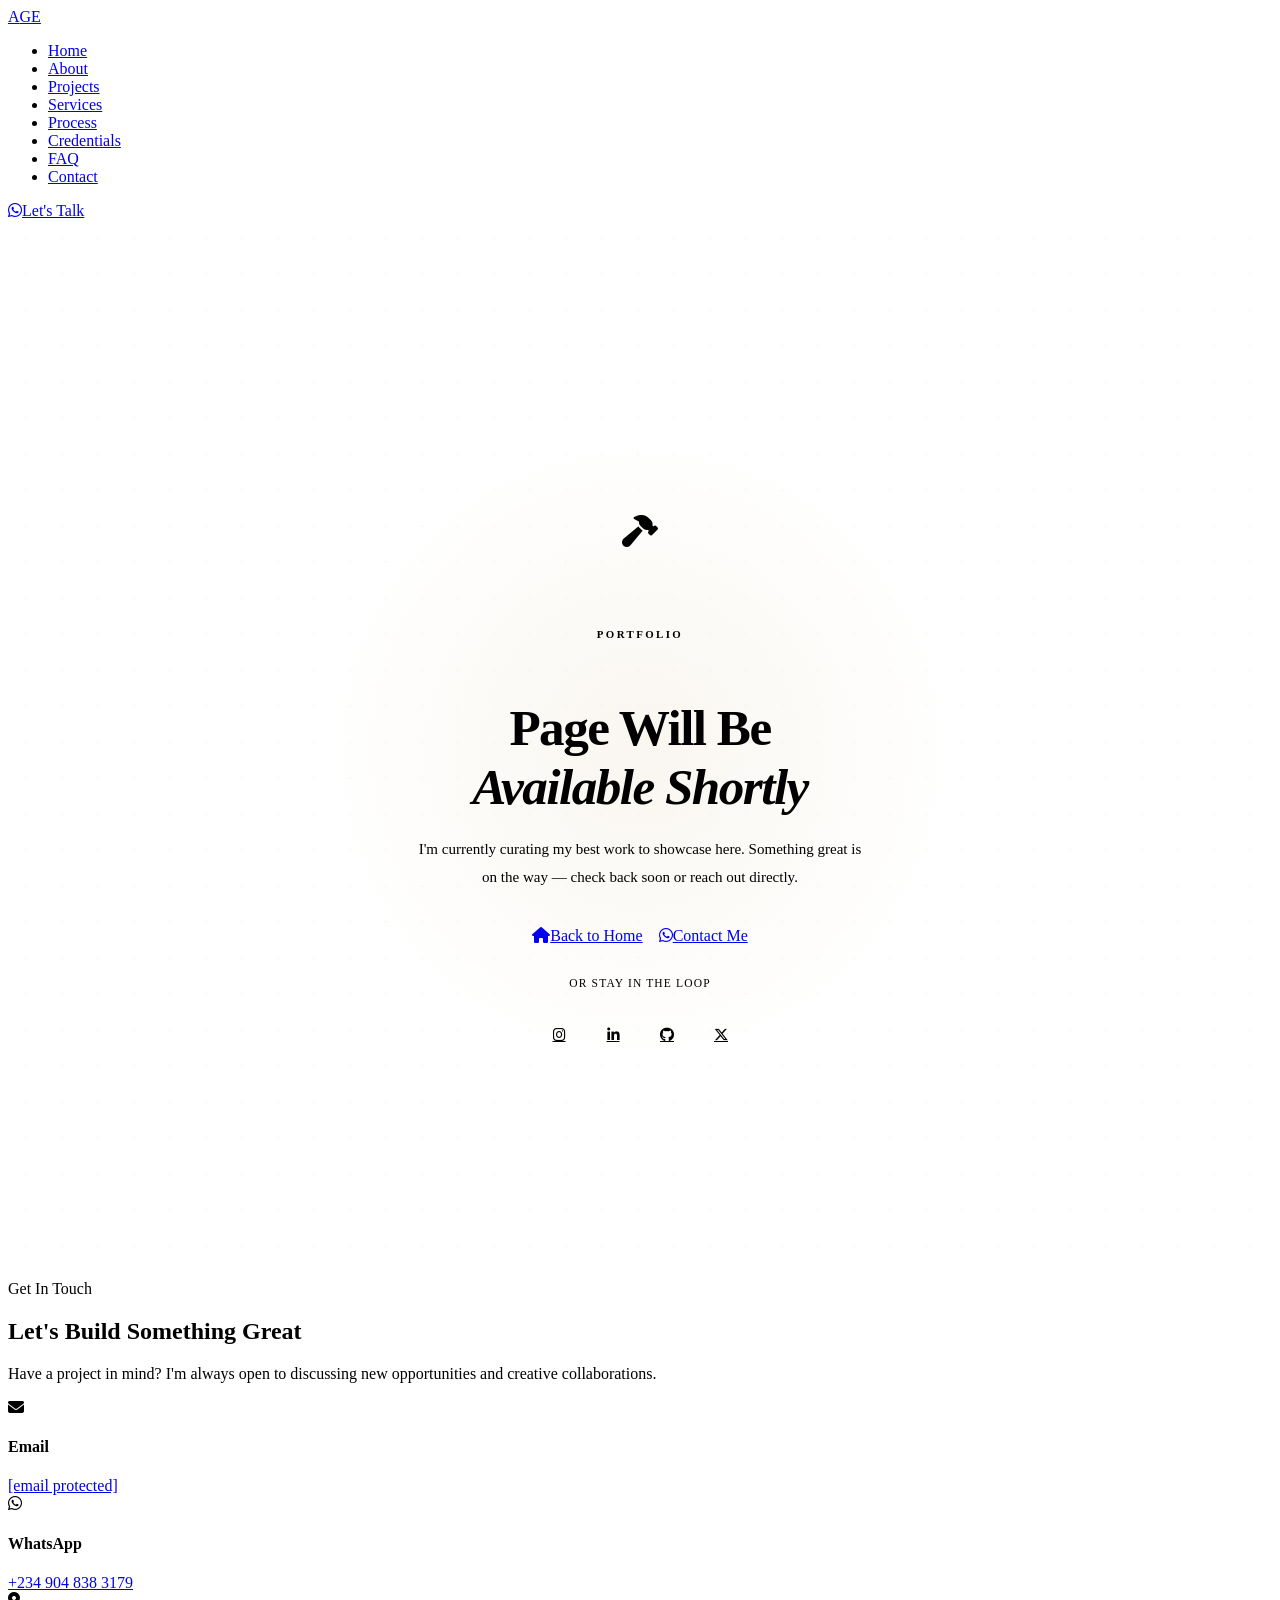
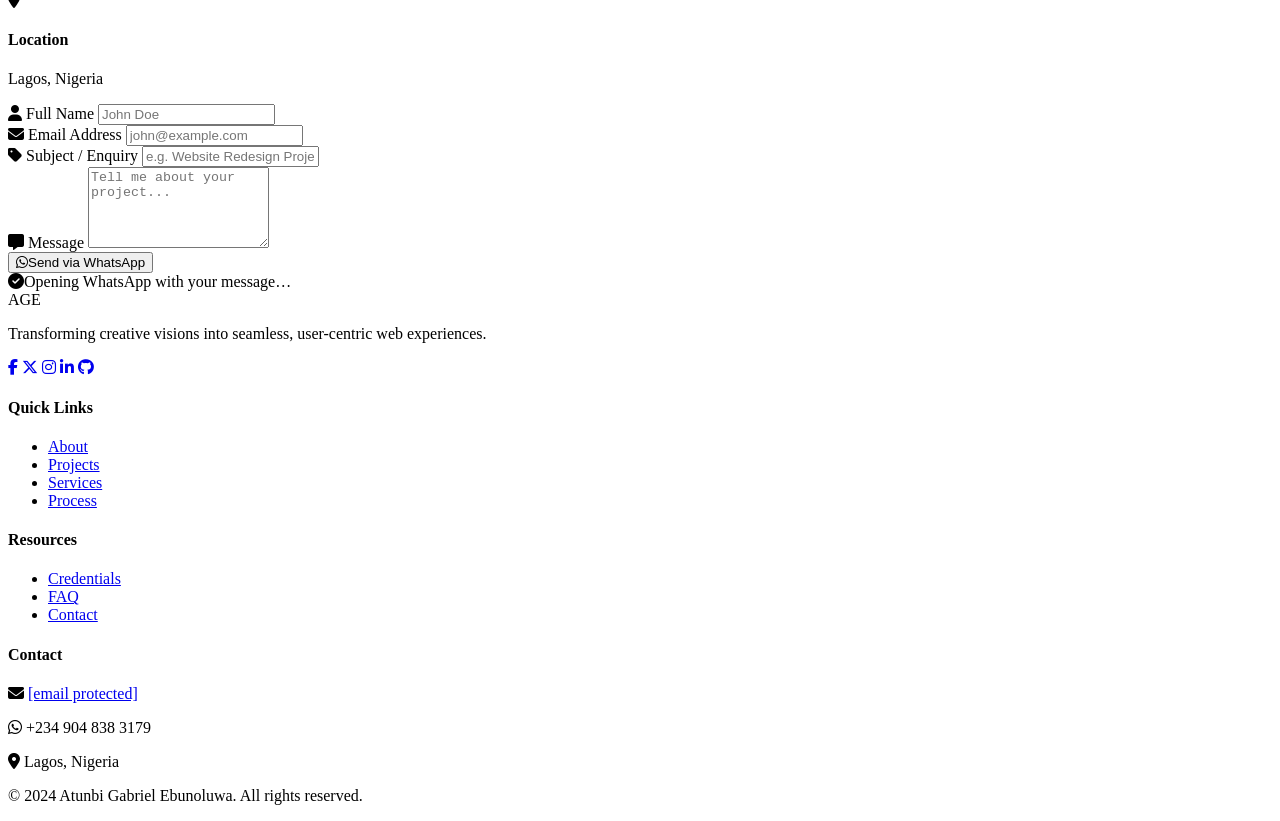
==== projects.html @ 73af049e "Add files via upload" ====
<!DOCTYPE html>
<html lang="en">
<head>
  <meta charset="UTF-8" />
  <meta name="viewport" content="width=device-width, initial-scale=1.0" />
  <title>Projects — Atunbi Gabriel Ebunoluwa</title>
  <link rel="preconnect" href="https://fonts.googleapis.com">
  <link rel="preconnect" href="https://fonts.gstatic.com" crossorigin>
  <link href="https://fonts.googleapis.com/css2?family=Poppins:ital,wght@0,300;0,400;0,500;0,600;0,700;0,800;1,600&display=swap" rel="stylesheet">
  <link rel="stylesheet" href="https://cdnjs.cloudflare.com/ajax/libs/font-awesome/6.5.1/css/all.min.css" />
  <link rel="stylesheet" href="css/style.css" />
  <style>
    .coming-soon-section {
      min-height: 100vh;
      display: flex;
      align-items: center;
      justify-content: center;
      padding: 6rem 1.5rem 4rem;
      position: relative;
      overflow: hidden;
      background: var(--bg);
    }
    .cs-glow {
      position: absolute;
      width: 700px; height: 700px;
      background: radial-gradient(circle, rgba(200,169,110,0.1) 0%, transparent 65%);
      top: 50%; left: 50%;
      transform: translate(-50%, -50%);
      pointer-events: none;
      animation: glow-pulse 5s ease-in-out infinite;
    }
    @keyframes glow-pulse {
      0%,100% { opacity: 0.6; transform: translate(-50%,-50%) scale(1); }
      50%      { opacity: 1;   transform: translate(-50%,-50%) scale(1.12); }
    }
    .coming-soon-section::before {
      content: '';
      position: absolute;
      inset: 0;
      background-image: radial-gradient(rgba(200,169,110,0.07) 1px, transparent 1px);
      background-size: 36px 36px;
      pointer-events: none;
    }
    .coming-soon-inner {
      position: relative;
      z-index: 1;
      width: 100%;
      max-width: 620px;
      text-align: center;
    }
    .cs-icon-ring {
      position: relative;
      width: 110px; height: 110px;
      margin: 0 auto 2.2rem;
    }
    .cs-icon-wrap {
      position: absolute;
      inset: 0;
      display: grid;
      place-items: center;
      background: var(--gold-dim);
      border: 1px solid var(--gold-border);
      border-radius: 50%;
      font-size: 2rem;
      color: var(--gold);
      z-index: 2;
      animation: icon-bob 3s ease-in-out infinite;
    }
    @keyframes icon-bob {
      0%,100% { transform: translateY(0) rotate(0deg); }
      25%      { transform: translateY(-6px) rotate(-4deg); }
      75%      { transform: translateY(-3px) rotate(4deg); }
    }
    .cs-ring {
      position: absolute;
      border-radius: 50%;
      border: 1px solid var(--gold-border);
      animation: ring-expand 3s ease-out infinite;
      opacity: 0;
    }
    .cs-ring-1 { inset: -14px; animation-delay: 0s; }
    .cs-ring-2 { inset: -28px; animation-delay: 0.7s; }
    @keyframes ring-expand {
      0%   { opacity: 0.5; transform: scale(0.9); }
      100% { opacity: 0;   transform: scale(1.1); }
    }
    .cs-label {
      display: inline-flex;
      align-items: center;
      gap: 0.65rem;
      font-size: 0.68rem;
      font-weight: 700;
      letter-spacing: 0.22em;
      text-transform: uppercase;
      color: var(--gold);
      margin-bottom: 1rem;
    }
    .cs-label::before,
    .cs-label::after { content: ''; display: block; width: 22px; height: 1px; background: var(--gold); }
    .cs-title {
      font-size: clamp(2rem, 5.5vw, 3.2rem);
      font-weight: 800;
      line-height: 1.15;
      letter-spacing: -0.03em;
      margin-bottom: 1.2rem;
    }
    .cs-title span { color: var(--gold); font-style: italic; font-weight: 700; }
    .cs-text {
      font-size: 0.94rem;
      color: var(--text-muted);
      line-height: 1.85;
      max-width: 460px;
      margin: 0 auto 2.2rem;
    }
    .cs-actions { display: flex; gap: 1rem; justify-content: center; flex-wrap: wrap; margin-bottom: 2rem; }
    .cs-divider { display: flex; align-items: center; gap: 1rem; margin-bottom: 1.6rem; }
    .cs-divider::before,
    .cs-divider::after { content: ''; flex: 1; height: 1px; background: rgba(255,255,255,0.07); }
    .cs-divider span { font-size: 0.72rem; font-weight: 500; letter-spacing: 0.1em; color: var(--text-muted); text-transform: uppercase; white-space: nowrap; }
    .cs-socials { display: flex; gap: 0.75rem; justify-content: center; }
    .cs-socials a {
      width: 40px; height: 40px;
      display: grid; place-items: center;
      border: 1px solid rgba(255,255,255,0.08);
      border-radius: 10px;
      color: var(--text-muted);
      font-size: 0.9rem;
      transition: border-color 0.28s, color 0.28s, background 0.28s, transform 0.28s;
    }
    .cs-socials a:hover { border-color: var(--gold); color: var(--gold); background: var(--gold-dim); transform: translateY(-3px); }
    @media (max-width: 480px) { .cs-actions { flex-direction: column; align-items: center; } }
  </style>
</head>
<body>

  <!-- NAV -->
  <nav class="navbar" id="navbar">
    <div class="nav-container">
      <a href="index.html" class="logo"><span class="logo-initial">A</span><span class="logo-text">GE</span></a>
      <div class="hamburger" id="hamburger"><span></span><span></span><span></span></div>
      <ul class="nav-menu" id="navMenu">
        <li><a href="index.html">Home</a></li>
        <li><a href="about.html">About</a></li>
        <li><a href="projects.html" class="active">Projects</a></li>
        <li><a href="services.html">Services</a></li>
        <li><a href="process.html">Process</a></li>
        <li><a href="cv.html">Credentials</a></li>
        <li><a href="faq.html">FAQ</a></li>
        <li><a href="#contact">Contact</a></li>
      </ul>
      <a href="http://wa.me/2349048383179" class="nav-cta"><i class="fa-brands fa-whatsapp"></i><span>Let's Talk</span></a>
    </div>
  </nav>

  <!-- PAGE HEADER -->
  <section class="page-header" style="display:none;">
    <div class="container">
      <div class="header-content">
        <span class="page-label">Portfolio</span>
        <h1 class="page-title">My <span>Projects</span></h1>
        <p class="page-subtitle">Showcasing creativity, precision, and innovation</p>
      </div>
    </div>
  </section>

  <!-- COMING SOON -->
  <section class="coming-soon-section">
    <div class="cs-glow"></div>
    <div class="coming-soon-inner">
      <div class="cs-icon-ring">
        <div class="cs-icon-wrap">
          <i class="fa-solid fa-hammer"></i>
        </div>
        <div class="cs-ring cs-ring-1"></div>
        <div class="cs-ring cs-ring-2"></div>
      </div>
      <span class="cs-label">Portfolio</span>
      <h1 class="cs-title">Page Will Be<br><span>Available Shortly</span></h1>
      <p class="cs-text">I'm currently curating my best work to showcase here. Something great is on the way — check back soon or reach out directly.</p>
      <div class="cs-actions">
        <a href="index.html" class="btn btn-primary"><i class="fa-solid fa-house"></i><span>Back to Home</span></a>
        <a href="#contact" class="btn btn-outline"><i class="fa-brands fa-whatsapp"></i><span>Contact Me</span></a>
      </div>
      <div class="cs-divider"><span>or stay in the loop</span></div>
      <div class="cs-socials">
        <a href="#" aria-label="Instagram"><i class="fa-brands fa-instagram"></i></a>
        <a href="#" aria-label="LinkedIn"><i class="fa-brands fa-linkedin-in"></i></a>
        <a href="#" aria-label="GitHub"><i class="fa-brands fa-github"></i></a>
        <a href="#" aria-label="Twitter/X"><i class="fa-brands fa-x-twitter"></i></a>
      </div>
    </div>
  </section>

  <!-- PROJECTS GRID -->
  <section class="projects-section" style="display:none;">
    <div class="container">
      <div class="projects-grid">

        <!-- ══ PROJECT 1 ══════════════════════════════════════
             Insert your image inside .project-image:
             <img src="images/ecommerce.jpg" alt="E-Commerce Platform">
        ═══════════════════════════════════════════════════════ -->
        <div class="project-card fade-up">
          <div class="project-image">
            <!-- YOUR IMAGE FOR PROJECT 1 GOES HERE -->
          </div>
          <div class="project-overlay">
            <div class="project-tags">
              <span>E-Commerce</span>
              <span>Full-Stack</span>
            </div>
          </div>
          <div class="project-content">
            <h3>E-Commerce Platform</h3>
            <p>A comprehensive online shopping platform featuring product catalogs, shopping cart functionality, secure payment integration, and order tracking. Built with responsive design for seamless shopping on any device.</p>
            <div class="project-tech">
              <span><i class="fa-brands fa-html5"></i> HTML5</span>
              <span><i class="fa-brands fa-css3-alt"></i> CSS3</span>
              <span><i class="fa-brands fa-js"></i> JavaScript</span>
              <span><i class="fa-brands fa-python"></i> Python</span>
            </div>
            <div class="project-links">
              <a href="#" class="project-link"><i class="fa-solid fa-arrow-up-right-from-square"></i> View Live</a>
              <a href="#" class="project-link"><i class="fa-brands fa-github"></i> Source Code</a>
            </div>
          </div>
        </div>

        <!-- ══ PROJECT 2 ══════════════════════════════════════ -->
        <div class="project-card fade-up">
          <div class="project-image">
            <!-- YOUR IMAGE FOR PROJECT 2 GOES HERE -->
          </div>
          <div class="project-overlay">
            <div class="project-tags">
              <span>Corporate</span>
              <span>CMS</span>
            </div>
          </div>
          <div class="project-content">
            <h3>Corporate Website</h3>
            <p>Modern business website with content management system, dynamic blog section, team profiles, and service showcases. Optimized for SEO and featuring smooth animations that enhance user engagement.</p>
            <div class="project-tech">
              <span><i class="fa-brands fa-html5"></i> HTML5</span>
              <span><i class="fa-brands fa-sass"></i> Sass</span>
              <span><i class="fa-brands fa-js"></i> JavaScript</span>
              <span><i class="fa-solid fa-database"></i> SQLite</span>
            </div>
            <div class="project-links">
              <a href="#" class="project-link"><i class="fa-solid fa-arrow-up-right-from-square"></i> View Live</a>
              <a href="#" class="project-link"><i class="fa-brands fa-github"></i> Source Code</a>
            </div>
          </div>
        </div>

        <!-- ══ PROJECT 3 ══════════════════════════════════════ -->
        <div class="project-card fade-up">
          <div class="project-image">
            <!-- YOUR IMAGE FOR PROJECT 3 GOES HERE -->
          </div>
          <div class="project-overlay">
            <div class="project-tags">
              <span>Dashboard</span>
              <span>Analytics</span>
            </div>
          </div>
          <div class="project-content">
            <h3>Portfolio Dashboard</h3>
            <p>Interactive data visualization dashboard for tracking portfolio performance, featuring real-time charts, customizable widgets, and detailed analytics. Clean interface with intuitive navigation.</p>
            <div class="project-tech">
              <span><i class="fa-brands fa-html5"></i> HTML5</span>
              <span><i class="fa-brands fa-css3-alt"></i> CSS3</span>
              <span><i class="fa-brands fa-js"></i> JavaScript</span>
              <span><i class="fa-solid fa-chart-bar"></i> Chart.js</span>
            </div>
            <div class="project-links">
              <a href="#" class="project-link"><i class="fa-solid fa-arrow-up-right-from-square"></i> View Live</a>
              <a href="#" class="project-link"><i class="fa-brands fa-github"></i> Source Code</a>
            </div>
          </div>
        </div>

        <!-- ══ PROJECT 4 ══════════════════════════════════════ -->
        <div class="project-card fade-up">
          <div class="project-image">
            <!-- YOUR IMAGE FOR PROJECT 4 GOES HERE -->
          </div>
          <div class="project-overlay">
            <div class="project-tags">
              <span>Social</span>
              <span>Real-time</span>
            </div>
          </div>
          <div class="project-content">
            <h3>Social Media App</h3>
            <p>Dynamic social networking platform with user profiles, post creation, real-time notifications, and interactive features. Implements secure authentication and data privacy measures for user protection.</p>
            <div class="project-tech">
              <span><i class="fa-brands fa-html5"></i> HTML5</span>
              <span><i class="fa-brands fa-css3-alt"></i> CSS3</span>
              <span><i class="fa-brands fa-js"></i> JavaScript</span>
              <span><i class="fa-brands fa-python"></i> Flask</span>
            </div>
            <div class="project-links">
              <a href="#" class="project-link"><i class="fa-solid fa-arrow-up-right-from-square"></i> View Live</a>
              <a href="#" class="project-link"><i class="fa-brands fa-github"></i> Source Code</a>
            </div>
          </div>
        </div>

        <!-- ══ PROJECT 5 ══════════════════════════════════════ -->
        <div class="project-card fade-up">
          <div class="project-image">
            <!-- YOUR IMAGE FOR PROJECT 5 GOES HERE -->
          </div>
          <div class="project-overlay">
            <div class="project-tags">
              <span>Restaurant</span>
              <span>Booking</span>
            </div>
          </div>
          <div class="project-content">
            <h3>Restaurant Website</h3>
            <p>Elegant restaurant website featuring online menu, table reservation system, photo gallery, and customer reviews. Mobile-optimized with location maps and contact integration for easy customer access.</p>
            <div class="project-tech">
              <span><i class="fa-brands fa-html5"></i> HTML5</span>
              <span><i class="fa-brands fa-css3-alt"></i> CSS3</span>
              <span><i class="fa-brands fa-js"></i> JavaScript</span>
              <span><i class="fa-solid fa-map-location-dot"></i> Maps API</span>
            </div>
            <div class="project-links">
              <a href="#" class="project-link"><i class="fa-solid fa-arrow-up-right-from-square"></i> View Live</a>
              <a href="#" class="project-link"><i class="fa-brands fa-github"></i> Source Code</a>
            </div>
          </div>
        </div>

        <!-- ══ PROJECT 6 ══════════════════════════════════════ -->
        <div class="project-card fade-up">
          <div class="project-image">
            <!-- YOUR IMAGE FOR PROJECT 6 GOES HERE -->
          </div>
          <div class="project-overlay">
            <div class="project-tags">
              <span>Portfolio</span>
              <span>Creative</span>
            </div>
          </div>
          <div class="project-content">
            <h3>Creative Portfolio</h3>
            <p>Stunning portfolio website for creative professionals with grid-based project showcase, filterable categories, lightbox galleries, and smooth page transitions. Designed to highlight creative work beautifully.</p>
            <div class="project-tech">
              <span><i class="fa-brands fa-html5"></i> HTML5</span>
              <span><i class="fa-brands fa-sass"></i> Sass</span>
              <span><i class="fa-brands fa-js"></i> JavaScript</span>
              <span><i class="fa-solid fa-image"></i> Lightbox</span>
            </div>
            <div class="project-links">
              <a href="#" class="project-link"><i class="fa-solid fa-arrow-up-right-from-square"></i> View Live</a>
              <a href="#" class="project-link"><i class="fa-brands fa-github"></i> Source Code</a>
            </div>
          </div>
        </div>

      </div>
    </div>
  </section>

  <!-- CTA -->
  <section class="cta-section" style="display:none;">
    <div class="container">
      <div class="cta-content fade-up">
        <h2>Have a Project in Mind?</h2>
        <p>Let's create something amazing together</p>
        <div class="cta-buttons">
          <a href="#contact" class="btn btn-primary"><span>Start a Project</span><i class="fa-solid fa-arrow-right"></i></a>
          <a href="services.html" class="btn btn-outline"><span>View Services</span><i class="fa-solid fa-arrow-right"></i></a>
        </div>
      </div>
    </div>
  </section>

  <!-- CONTACT -->
  <section class="contact-section" id="contact">
    <div class="container">
      <div class="contact-grid">
        <div class="contact-info fade-up">
          <span class="section-label">Get In Touch</span>
          <h2 class="section-title">Let's Build <span>Something Great</span></h2>
          <p class="contact-text">Have a project in mind? I'm always open to discussing new opportunities and creative collaborations.</p>
          <div class="contact-details">
            <div class="contact-item">
              <div class="contact-icon"><i class="fa-solid fa-envelope"></i></div>
              <div><h4>Email</h4><a href="/cdn-cgi/l/email-protection#c2a3b6b7aca7a0aba582a5afa3abaeeca1adaf"><span class="__cf_email__" data-cfemail="432237362d26212a2403242e222a2f6d202c2e">[email&#160;protected]</span></a></div>
            </div>
            <div class="contact-item">
              <div class="contact-icon"><i class="fa-brands fa-whatsapp"></i></div>
              <div><h4>WhatsApp</h4><a href="http://wa.me/2349048383179">+234 904 838 3179</a></div>
            </div>
            <div class="contact-item">
              <div class="contact-icon"><i class="fa-solid fa-location-dot"></i></div>
              <div><h4>Location</h4><p>Lagos, Nigeria</p></div>
            </div>
          </div>
        </div>
        <form class="contact-form fade-up" id="contactForm" novalidate>
          <div class="form-group">
            <label for="name"><i class="fa-solid fa-user"></i> Full Name</label>
            <input type="text" id="name" name="name" placeholder="John Doe" required />
          </div>
          <div class="form-group">
            <label for="email"><i class="fa-solid fa-envelope"></i> Email Address</label>
            <input type="email" id="email" name="email" placeholder="john@example.com" required />
          </div>
          <div class="form-group">
            <label for="subject"><i class="fa-solid fa-tag"></i> Subject / Enquiry</label>
            <input type="text" id="subject" name="subject" placeholder="e.g. Website Redesign Project" required />
          </div>
          <div class="form-group">
            <label for="message"><i class="fa-solid fa-message"></i> Message</label>
            <textarea id="message" name="message" rows="5" placeholder="Tell me about your project..." required></textarea>
          </div>
          <button type="submit" class="btn-submit"><i class="fa-brands fa-whatsapp"></i><span>Send via WhatsApp</span></button>
          <div class="form-toast" id="formToast"><i class="fa-solid fa-circle-check"></i><span>Opening WhatsApp with your message…</span></div>
        </form>
      </div>
    </div>
  </section>

  <!-- FOOTER -->
  <footer class="footer">
    <div class="container">
      <div class="footer-grid">
        <div class="footer-brand">
          <div class="footer-logo"><span class="logo-initial">A</span><span class="logo-text">GE</span></div>
          <p>Transforming creative visions into seamless, user-centric web experiences.</p>
          <div class="social-links">
            <a href="#" aria-label="Facebook"><i class="fa-brands fa-facebook-f"></i></a>
            <a href="#" aria-label="Twitter/X"><i class="fa-brands fa-x-twitter"></i></a>
            <a href="#" aria-label="Instagram"><i class="fa-brands fa-instagram"></i></a>
            <a href="#" aria-label="LinkedIn"><i class="fa-brands fa-linkedin-in"></i></a>
            <a href="#" aria-label="GitHub"><i class="fa-brands fa-github"></i></a>
          </div>
        </div>
        <div class="footer-links"><h4>Quick Links</h4><ul><li><a href="about.html">About</a></li><li><a href="projects.html">Projects</a></li><li><a href="services.html">Services</a></li><li><a href="process.html">Process</a></li></ul></div>
        <div class="footer-links"><h4>Resources</h4><ul><li><a href="cv.html">Credentials</a></li><li><a href="faq.html">FAQ</a></li><li><a href="#contact">Contact</a></li></ul></div>
        <div class="footer-contact"><h4>Contact</h4><p><i class="fa-solid fa-envelope"></i> <a href="/cdn-cgi/l/email-protection" class="__cf_email__" data-cfemail="98f9ecedf6fdfaf1ffd8fff5f9f1f4b6fbf7f5">[email&#160;protected]</a></p><p><i class="fa-brands fa-whatsapp"></i> +234 904 838 3179</p><p><i class="fa-solid fa-location-dot"></i> Lagos, Nigeria</p></div>
      </div>
      <div class="footer-bottom"><p>&copy; 2024 Atunbi Gabriel Ebunoluwa. All rights reserved.</p></div>
    </div>
  </footer>

  <script>
    const hamburger = document.getElementById('hamburger');
    const navMenu   = document.getElementById('navMenu');

    hamburger.addEventListener('click', function() {
      hamburger.classList.toggle('open');
      navMenu.classList.toggle('open');
    });

    navMenu.querySelectorAll('a').forEach(function(link) {
      link.addEventListener('click', function() {
        hamburger.classList.remove('open');
        navMenu.classList.remove('open');
      });
    });

    window.addEventListener('scroll', function() {
      document.getElementById('navbar').style.boxShadow =
        window.scrollY > 20 ? '0 4px 30px rgba(0,0,0,0.55)' : 'none';
    }, { passive: true });

    var obs = new IntersectionObserver(function(entries) {
      entries.forEach(function(e) {
        if (e.isIntersecting) {
          var siblings = e.target.parentElement.querySelectorAll('.fade-up');
          siblings.forEach(function(el, i) {
            if (!el.classList.contains('visible')) {
              el.style.transitionDelay = (i * 0.09) + 's';
            }
          });
          e.target.classList.add('visible');
          obs.unobserve(e.target);
        }
      });
    }, { threshold: 0.12 });

    document.querySelectorAll('.fade-up').forEach(function(el) { obs.observe(el); });

    document.getElementById('contactForm').addEventListener('submit', function(e) {
      e.preventDefault();
      var name    = document.getElementById('name').value.trim();
      var email   = document.getElementById('email').value.trim();
      var subject = document.getElementById('subject').value.trim();
      var message = document.getElementById('message').value.trim();
      if (!name || !email || !subject || !message) {
        alert('Please fill in all fields before sending.');
        return;
      }
      var msg = 'Hello Gabriel! I found you through your website.\n\n'
              + '\uD83D\uDC64 *Name:* ' + name + '\n'
              + '\uD83D\uDCE7 *Email:* ' + email + '\n'
              + '\uD83D\uDCCC *Subject:* ' + subject + '\n\n'
              + '\uD83D\uDCAC *Message:*\n' + message;
      var toast = document.getElementById('formToast');
      toast.classList.add('show');
      setTimeout(function() {
        window.open('https://wa.me/2349048383179?text=' + encodeURIComponent(msg), '_blank');
        toast.classList.remove('show');
        e.target.reset();
      }, 900);
    });
  </script>
</body>
</html>
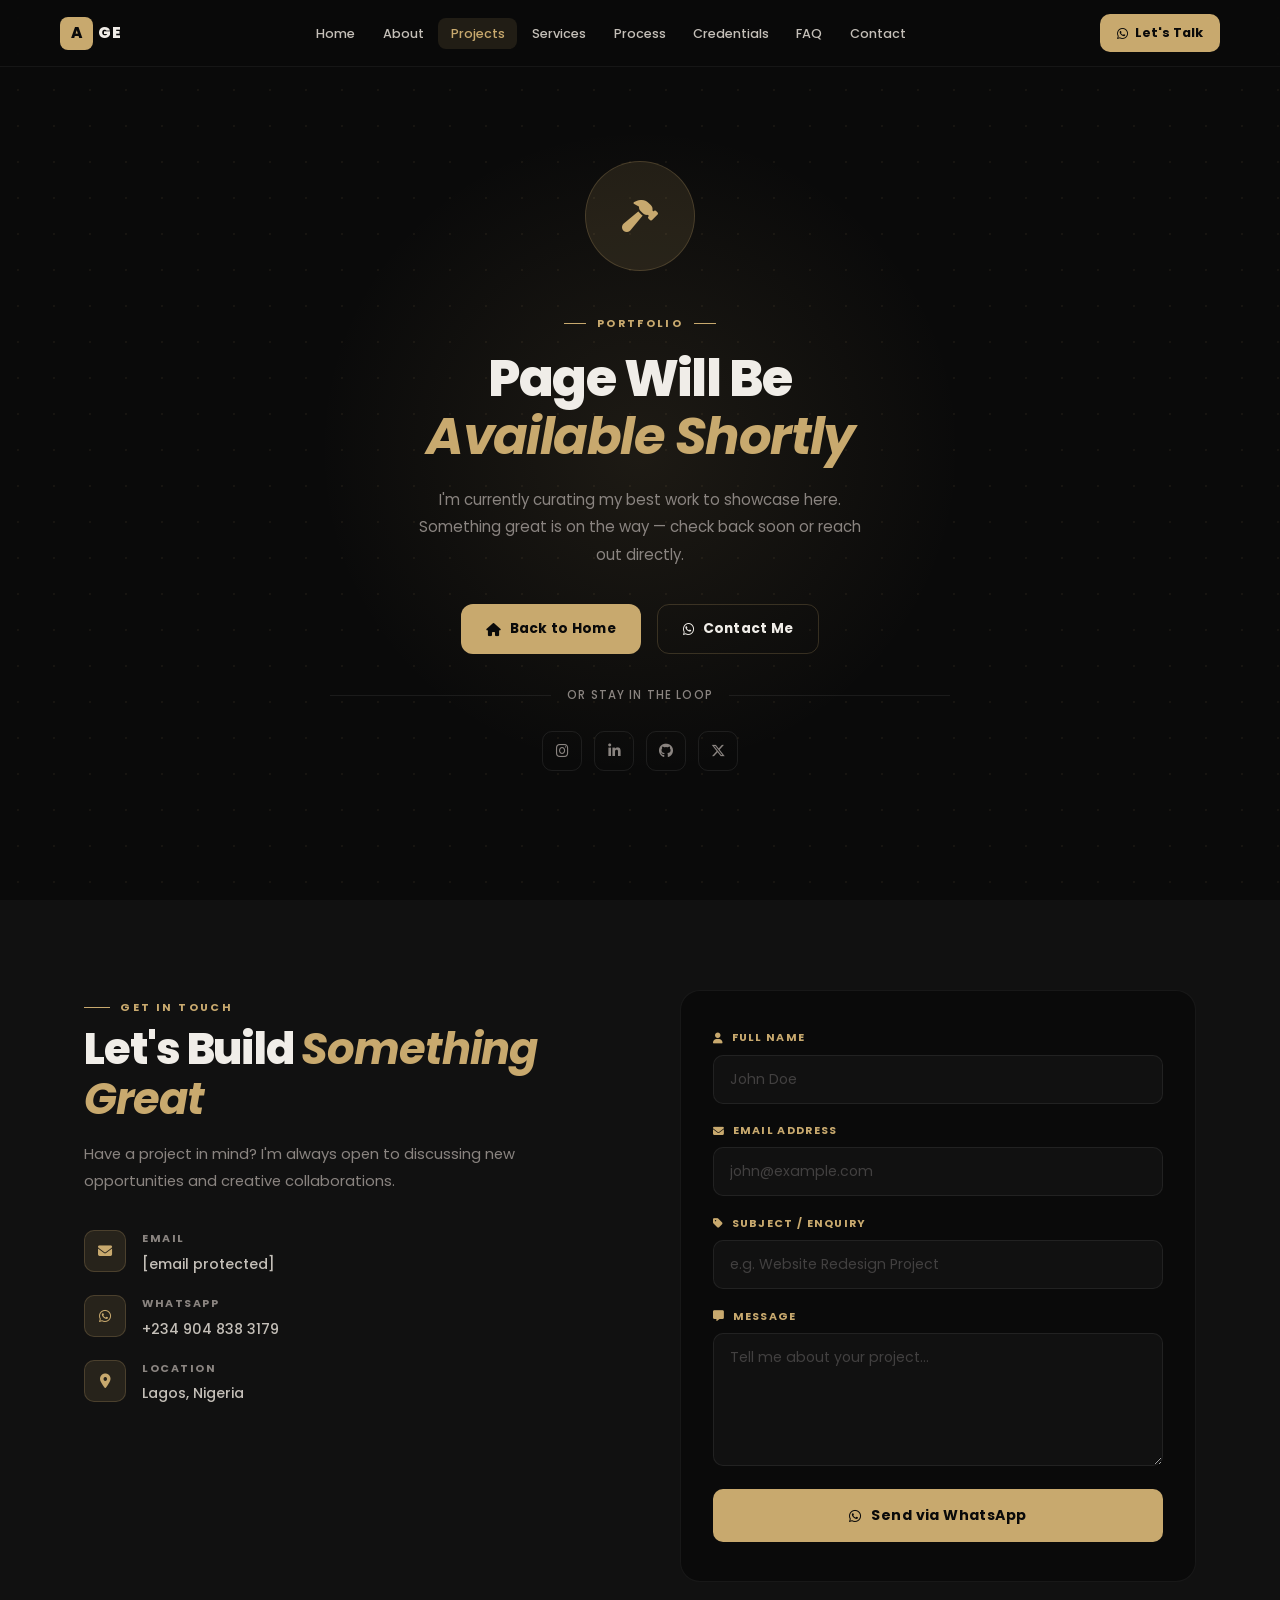
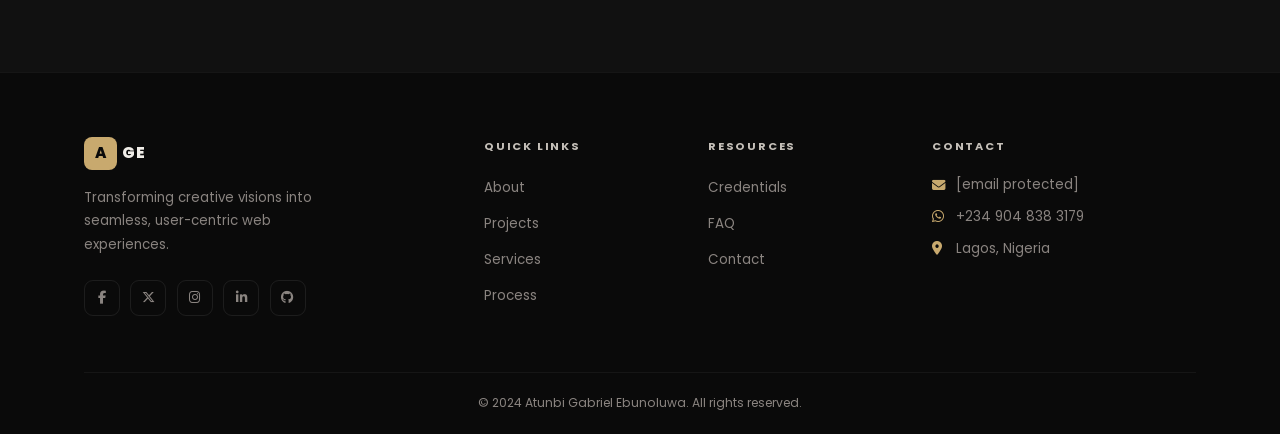
==== commit 2d14487b: "Update projects.html" ====
--- a/projects.html
+++ b/projects.html
@@ -8,7 +8,7 @@
   <link rel="preconnect" href="https://fonts.gstatic.com" crossorigin>
   <link href="https://fonts.googleapis.com/css2?family=Poppins:ital,wght@0,300;0,400;0,500;0,600;0,700;0,800;1,600&display=swap" rel="stylesheet">
   <link rel="stylesheet" href="https://cdnjs.cloudflare.com/ajax/libs/font-awesome/6.5.1/css/all.min.css" />
-  <link rel="stylesheet" href="css/style.css" />
+  <link rel="stylesheet" href="style.css" />
   <style>
     .coming-soon-section {
       min-height: 100vh;
@@ -512,4 +512,6 @@
     });
   </script>
 </body>
-</html>+</html>
+
+
--- a/style.css
+++ b/style.css
@@ -0,0 +1,1298 @@
+/* ============================================================
+   CSS CUSTOM PROPERTIES
+============================================================ */
+:root {
+  --bg:          #0a0a0a;
+  --bg-2:        #111111;
+  --bg-3:        #181818;
+  --gold:        #c8a96e;
+  --gold-light:  #e0be80;
+  --gold-dim:    rgba(200,169,110,0.12);
+  --gold-border: rgba(200,169,110,0.22);
+  --text:        #f0ede8;
+  --text-muted:  #8a8480;
+  --text-soft:   #c4bfb8;
+  --radius:      12px;
+  --radius-lg:   20px;
+  --ease:        cubic-bezier(0.4,0,0.2,1);
+  --t:           0.28s;
+  --font:        'Poppins', 'Segoe UI', sans-serif;
+}
+
+/* ============================================================
+   RESET & BASE
+============================================================ */
+*, *::before, *::after { box-sizing: border-box; margin: 0; padding: 0; }
+html { scroll-behavior: smooth; }
+body {
+  font-family: var(--font);
+  background: var(--bg);
+  color: var(--text);
+  line-height: 1.65;
+  overflow-x: hidden;
+}
+a { text-decoration: none; color: inherit; }
+ul { list-style: none; }
+img { display: block; max-width: 100%; }
+
+::-webkit-scrollbar { width: 5px; }
+::-webkit-scrollbar-track { background: var(--bg); }
+::-webkit-scrollbar-thumb { background: var(--gold-border); border-radius: 99px; }
+
+.container {
+  width: 100%;
+  max-width: 1160px;
+  margin: 0 auto;
+  padding: 0 1.5rem;
+}
+
+/* ============================================================
+   TYPOGRAPHY HELPERS
+============================================================ */
+.section-label {
+  display: inline-flex;
+  align-items: center;
+  gap: 0.65rem;
+  font-size: 0.68rem;
+  font-weight: 700;
+  letter-spacing: 0.22em;
+  text-transform: uppercase;
+  color: var(--gold);
+}
+.section-label::before {
+  content: '';
+  display: block;
+  width: 26px; height: 1px;
+  background: var(--gold);
+}
+
+.section-title {
+  font-size: clamp(1.85rem, 4vw, 2.7rem);
+  font-weight: 800;
+  line-height: 1.15;
+  letter-spacing: -0.025em;
+  margin-top: 0.55rem;
+}
+.section-title span { color: var(--gold); font-style: italic; font-weight: 700; }
+
+.section-header { margin-bottom: 3rem; }
+
+/* ============================================================
+   BUTTONS
+============================================================ */
+.btn {
+  display: inline-flex;
+  align-items: center;
+  gap: 0.55rem;
+  padding: 0.8rem 1.55rem;
+  border-radius: var(--radius);
+  font-family: var(--font);
+  font-size: 0.86rem;
+  font-weight: 700;
+  letter-spacing: 0.02em;
+  cursor: pointer;
+  border: none;
+  transition: background var(--t) var(--ease), border-color var(--t) var(--ease),
+              color var(--t) var(--ease), transform var(--t) var(--ease);
+}
+.btn i { font-size: 0.82rem; transition: transform var(--t) var(--ease); }
+.btn:hover i { transform: translateX(3px); }
+.btn:hover  { transform: translateY(-2px); }
+.btn:active { transform: translateY(0); }
+
+.btn-primary { background: var(--gold); color: var(--bg); }
+.btn-primary:hover { background: var(--gold-light); }
+
+.btn-outline {
+  background: transparent;
+  color: var(--text);
+  border: 1px solid var(--gold-border);
+}
+.btn-outline:hover { border-color: var(--gold); color: var(--gold); background: var(--gold-dim); }
+
+.btn-full { width: 100%; justify-content: center; }
+
+/* ============================================================
+   NAVBAR
+============================================================ */
+.navbar {
+  position: fixed;
+  top: 0; left: 0; right: 0;
+  z-index: 1000;
+  padding: 0 1.5rem;
+  backdrop-filter: blur(20px);
+  -webkit-backdrop-filter: blur(20px);
+  background: rgba(10,10,10,0.85);
+  border-bottom: 1px solid rgba(255,255,255,0.05);
+  transition: box-shadow var(--t) var(--ease);
+}
+.nav-container {
+  max-width: 1160px;
+  margin: 0 auto;
+  height: 66px;
+  display: flex;
+  align-items: center;
+  justify-content: space-between;
+  gap: 1.5rem;
+}
+
+.logo { display: flex; align-items: center; gap: 5px; flex-shrink: 0; }
+.logo-initial {
+  display: grid;
+  place-items: center;
+  width: 33px; height: 33px;
+  background: var(--gold);
+  color: var(--bg);
+  border-radius: 8px;
+  font-size: 0.95rem;
+  font-weight: 800;
+}
+.logo-text { font-size: 1rem; font-weight: 800; color: var(--text); letter-spacing: 0.05em; }
+
+.nav-menu { display: flex; align-items: center; gap: 0.15rem; }
+.nav-menu a {
+  padding: 0.42rem 0.78rem;
+  font-size: 0.8rem;
+  font-weight: 500;
+  color: var(--text-soft);
+  border-radius: 8px;
+  transition: color var(--t), background var(--t);
+}
+.nav-menu a:hover,
+.nav-menu a.active { color: var(--gold); background: var(--gold-dim); }
+
+.nav-cta {
+  display: flex;
+  align-items: center;
+  gap: 0.45rem;
+  padding: 0.52rem 1.05rem;
+  background: var(--gold);
+  color: var(--bg);
+  border-radius: 10px;
+  font-size: 0.8rem;
+  font-weight: 700;
+  white-space: nowrap;
+  transition: background var(--t);
+}
+.nav-cta:hover { background: var(--gold-light); }
+
+.hamburger {
+  display: none;
+  flex-direction: column;
+  gap: 5px;
+  cursor: pointer;
+  padding: 5px;
+}
+.hamburger span {
+  display: block;
+  width: 22px; height: 2px;
+  background: var(--text);
+  border-radius: 2px;
+  transition: transform var(--t), opacity var(--t);
+}
+.hamburger.open span:nth-child(1) { transform: translateY(7px) rotate(45deg); }
+.hamburger.open span:nth-child(2) { opacity: 0; }
+.hamburger.open span:nth-child(3) { transform: translateY(-7px) rotate(-45deg); }
+
+/* ============================================================
+   PAGE HEADER (inner pages)
+============================================================ */
+.page-header {
+  padding: 120px 0 70px;
+  background: var(--bg-2);
+  border-bottom: 1px solid rgba(255,255,255,0.05);
+  position: relative;
+  overflow: hidden;
+}
+.page-header::before {
+  content: '';
+  position: absolute;
+  top: -200px; right: -200px;
+  width: 600px; height: 600px;
+  background: radial-gradient(circle, rgba(200,169,110,0.07) 0%, transparent 65%);
+  pointer-events: none;
+}
+
+.header-content { max-width: 640px; }
+
+.page-label {
+  display: inline-flex;
+  align-items: center;
+  gap: 0.65rem;
+  font-size: 0.68rem;
+  font-weight: 700;
+  letter-spacing: 0.22em;
+  text-transform: uppercase;
+  color: var(--gold);
+  margin-bottom: 0.8rem;
+}
+.page-label::before {
+  content: '';
+  display: block;
+  width: 26px; height: 1px;
+  background: var(--gold);
+}
+
+.page-title {
+  font-size: clamp(2.4rem, 5.5vw, 3.8rem);
+  font-weight: 800;
+  line-height: 1.1;
+  letter-spacing: -0.03em;
+  margin-bottom: 0.8rem;
+}
+.page-title span { color: var(--gold); font-style: italic; }
+
+.page-subtitle {
+  font-size: 0.96rem;
+  color: var(--text-muted);
+  line-height: 1.75;
+}
+
+/* ============================================================
+   SECTION SHARED
+============================================================ */
+section { padding: 90px 0; }
+
+/* ============================================================
+   HERO (index only — kept for reference)
+============================================================ */
+.hero {
+  min-height: 100vh;
+  display: flex;
+  flex-direction: column;
+  justify-content: center;
+  padding: 100px 1.5rem 60px;
+  position: relative;
+  overflow: hidden;
+}
+.hero::before {
+  content: '';
+  position: absolute;
+  top: -250px; right: -200px;
+  width: 700px; height: 700px;
+  background: radial-gradient(circle, rgba(200,169,110,0.08) 0%, transparent 65%);
+  pointer-events: none;
+}
+.hero::after {
+  content: '';
+  position: absolute;
+  bottom: -120px; left: -180px;
+  width: 540px; height: 540px;
+  background: radial-gradient(circle, rgba(200,169,110,0.05) 0%, transparent 60%);
+  pointer-events: none;
+}
+.hero-grid {
+  max-width: 1160px;
+  margin: 0 auto;
+  width: 100%;
+  display: grid;
+  grid-template-columns: 1fr 1fr;
+  gap: 3.5rem;
+  align-items: center;
+}
+.hero-content { position: relative; z-index: 1; }
+.hero-label {
+  display: inline-flex;
+  align-items: center;
+  gap: 0.65rem;
+  margin-bottom: 1.3rem;
+}
+.hero-label .label-line { width: 32px; height: 1px; background: var(--gold); }
+.hero-label span {
+  font-size: 0.7rem;
+  font-weight: 700;
+  letter-spacing: 0.24em;
+  text-transform: uppercase;
+  color: var(--gold);
+}
+.hero-title {
+  font-size: clamp(2.3rem, 5.2vw, 3.5rem);
+  font-weight: 800;
+  line-height: 1.1;
+  letter-spacing: -0.03em;
+  margin-bottom: 1.3rem;
+}
+.title-accent { color: var(--gold); font-style: italic; font-weight: 700; }
+.hero-text {
+  font-size: 0.94rem;
+  color: var(--text-muted);
+  max-width: 430px;
+  line-height: 1.85;
+  margin-bottom: 2rem;
+}
+.hero-buttons { display: flex; gap: 0.9rem; flex-wrap: wrap; }
+.hero-visual { position: relative; z-index: 1; }
+.visual-card {
+  background: var(--bg-2);
+  border: 1px solid var(--gold-border);
+  border-radius: var(--radius-lg);
+  overflow: hidden;
+  box-shadow: 0 40px 80px rgba(0,0,0,0.55);
+}
+.card-header {
+  display: flex;
+  align-items: center;
+  gap: 0.8rem;
+  padding: 0.85rem 1.2rem;
+  background: var(--bg-3);
+  border-bottom: 1px solid rgba(255,255,255,0.05);
+}
+.card-dots { display: flex; gap: 6px; }
+.card-dots span { width: 11px; height: 11px; border-radius: 50%; }
+.card-dots span:nth-child(1) { background: #ff5f57; }
+.card-dots span:nth-child(2) { background: #febc2e; }
+.card-dots span:nth-child(3) { background: #28c840; }
+.card-title { font-size: 0.73rem; color: var(--text-muted); font-weight: 500; }
+.card-content { padding: 1.4rem 1.6rem; font-family: 'Courier New', monospace; font-size: 0.81rem; line-height: 2.1; }
+.code-line { white-space: nowrap; }
+.indent-1 { padding-left: 1.4em; }
+.indent-2 { padding-left: 2.8em; }
+.code-tag   { color: #cc99ff; }
+.code-attr  { color: var(--gold); }
+.code-value { color: #7de88a; }
+.floating-badge {
+  position: absolute;
+  display: flex;
+  align-items: center;
+  gap: 0.5rem;
+  padding: 0.52rem 1rem;
+  background: var(--bg-2);
+  border: 1px solid var(--gold-border);
+  border-radius: 99px;
+  font-size: 0.73rem;
+  font-weight: 600;
+  color: var(--text-soft);
+  box-shadow: 0 8px 24px rgba(0,0,0,0.4);
+  animation: float 4s ease-in-out infinite;
+  white-space: nowrap;
+}
+.floating-badge i { color: var(--gold); font-size: 0.78rem; }
+.badge-1 { top: -18px; right: 30px;   animation-delay: 0s; }
+.badge-2 { bottom: 30px; left: -28px; animation-delay: 1.4s; }
+.badge-3 { bottom: -18px; right: 55px; animation-delay: 2.8s; }
+@keyframes float { 0%,100% { transform: translateY(0); } 50% { transform: translateY(-8px); } }
+.scroll-indicator {
+  display: flex;
+  align-items: center;
+  gap: 0.6rem;
+  font-size: 0.7rem;
+  font-weight: 600;
+  color: var(--text-muted);
+  letter-spacing: 0.12em;
+  text-transform: uppercase;
+  margin-top: 3rem;
+  max-width: 1160px;
+  width: 100%;
+  margin-left: auto;
+  margin-right: auto;
+}
+.scroll-indicator i { animation: bounce 2s ease-in-out infinite; }
+@keyframes bounce { 0%,100% { transform: translateY(0); } 50% { transform: translateY(5px); } }
+
+/* ============================================================
+   SERVICES PREVIEW (index)
+============================================================ */
+.services-preview { background: var(--bg-2); }
+.services-grid { display: grid; grid-template-columns: repeat(4, 1fr); gap: 1.3rem; }
+.service-card {
+  background: var(--bg);
+  border: 1px solid rgba(255,255,255,0.06);
+  border-radius: var(--radius-lg);
+  padding: 2rem 1.5rem;
+  transition: border-color var(--t), transform var(--t), box-shadow var(--t);
+  position: relative;
+  overflow: hidden;
+}
+.service-card::after {
+  content: '';
+  position: absolute;
+  inset: 0;
+  background: linear-gradient(135deg, var(--gold-dim), transparent 60%);
+  opacity: 0;
+  transition: opacity var(--t);
+}
+.service-card:hover { border-color: var(--gold-border); transform: translateY(-5px); box-shadow: 0 20px 50px rgba(0,0,0,0.4); }
+.service-card:hover::after { opacity: 1; }
+.service-icon {
+  position: relative; z-index: 1;
+  width: 46px; height: 46px;
+  display: grid;
+  place-items: center;
+  background: var(--gold-dim);
+  border: 1px solid var(--gold-border);
+  border-radius: 12px;
+  color: var(--gold);
+  font-size: 1rem;
+  margin-bottom: 1.2rem;
+}
+.service-card h3 { position: relative; z-index: 1; font-size: 0.97rem; font-weight: 700; margin-bottom: 0.55rem; letter-spacing: -0.01em; }
+.service-card p  { position: relative; z-index: 1; font-size: 0.82rem; color: var(--text-muted); line-height: 1.75; margin-bottom: 1.2rem; }
+.service-link {
+  position: relative; z-index: 1;
+  display: inline-flex;
+  align-items: center;
+  gap: 0.4rem;
+  font-size: 0.76rem;
+  font-weight: 700;
+  color: var(--gold);
+  letter-spacing: 0.04em;
+  transition: gap var(--t);
+}
+.service-link:hover { gap: 0.7rem; }
+
+/* ============================================================
+   FEATURED PROJECTS (index)
+============================================================ */
+.featured-projects { background: var(--bg); }
+.projects-preview-grid { display: grid; grid-template-columns: repeat(3, 1fr); gap: 1.6rem; margin-bottom: 2.8rem; }
+.project-preview {
+  display: block;
+  border-radius: var(--radius-lg);
+  overflow: hidden;
+  border: 1px solid rgba(255,255,255,0.06);
+  background: var(--bg-2);
+  transition: border-color var(--t), transform var(--t), box-shadow var(--t);
+  position: relative;
+}
+.project-preview:hover { border-color: var(--gold-border); transform: translateY(-6px); box-shadow: 0 28px 56px rgba(0,0,0,0.45); }
+.project-preview .project-image {
+  position: relative;
+  width: 100%;
+  height: 220px;
+  overflow: hidden;
+  background: var(--bg-3);
+}
+.project-preview .project-image:not(:has(img))::before {
+  content: '';
+  position: absolute;
+  inset: 0;
+  background:
+    repeating-linear-gradient(0deg, rgba(255,255,255,0.025) 0px, rgba(255,255,255,0.025) 1px, transparent 1px, transparent 42px),
+    repeating-linear-gradient(90deg, rgba(255,255,255,0.025) 0px, rgba(255,255,255,0.025) 1px, transparent 1px, transparent 42px);
+}
+.project-preview .project-image:not(:has(img))::after {
+  content: '⬆ Insert <img> here';
+  position: absolute;
+  inset: 0;
+  display: grid;
+  place-items: center;
+  font-size: 0.7rem;
+  font-weight: 600;
+  letter-spacing: 0.1em;
+  text-transform: uppercase;
+  color: rgba(200,169,110,0.35);
+}
+.project-preview .project-image img { width: 100%; height: 100%; object-fit: cover; display: block; transition: transform 0.5s ease; }
+.project-preview:hover .project-image img { transform: scale(1.05); }
+.project-overlay {
+  position: absolute;
+  inset: 0;
+  background: rgba(10,10,10,0.75);
+  display: grid;
+  place-items: center;
+  opacity: 0;
+  transition: opacity var(--t);
+}
+.project-preview:hover .project-overlay { opacity: 1; }
+.view-project {
+  display: inline-flex;
+  align-items: center;
+  gap: 0.5rem;
+  padding: 0.62rem 1.25rem;
+  background: var(--gold);
+  color: var(--bg);
+  border-radius: 99px;
+  font-size: 0.78rem;
+  font-weight: 700;
+  transform: translateY(10px);
+  transition: transform var(--t);
+}
+.project-preview:hover .view-project { transform: translateY(0); }
+.project-preview .project-info { padding: 1.25rem 1.4rem 1.5rem; }
+.project-preview .project-info h3 { font-size: 0.94rem; font-weight: 700; margin-bottom: 0.3rem; }
+.project-preview .project-info p { font-size: 0.79rem; color: var(--text-muted); }
+.cta-center { text-align: center; }
+
+/* ============================================================
+   PROJECTS PAGE
+============================================================ */
+.projects-section { background: var(--bg); }
+.projects-grid {
+  display: grid;
+  grid-template-columns: repeat(3, 1fr);
+  gap: 1.6rem;
+}
+
+.project-card {
+  background: var(--bg-2);
+  border: 1px solid rgba(255,255,255,0.06);
+  border-radius: var(--radius-lg);
+  overflow: hidden;
+  transition: border-color var(--t), transform var(--t), box-shadow var(--t);
+}
+.project-card:hover { border-color: var(--gold-border); transform: translateY(-6px); box-shadow: 0 28px 56px rgba(0,0,0,0.45); }
+
+.project-card .project-image {
+  position: relative;
+  width: 100%;
+  height: 220px;
+  overflow: hidden;
+  background: var(--bg-3);
+}
+/* placeholder when no img */
+.project-card .project-image:not(:has(img))::before {
+  content: '';
+  position: absolute;
+  inset: 0;
+  background:
+    repeating-linear-gradient(0deg, rgba(255,255,255,0.025) 0px, rgba(255,255,255,0.025) 1px, transparent 1px, transparent 42px),
+    repeating-linear-gradient(90deg, rgba(255,255,255,0.025) 0px, rgba(255,255,255,0.025) 1px, transparent 1px, transparent 42px);
+}
+.project-card .project-image:not(:has(img))::after {
+  content: '⬆ Insert <img> here';
+  position: absolute;
+  inset: 0;
+  display: grid;
+  place-items: center;
+  font-size: 0.7rem;
+  font-weight: 600;
+  letter-spacing: 0.1em;
+  text-transform: uppercase;
+  color: rgba(200,169,110,0.35);
+}
+.project-card .project-image img { width: 100%; height: 100%; object-fit: cover; display: block; transition: transform 0.5s ease; }
+.project-card:hover .project-image img { transform: scale(1.05); }
+.project-card .project-overlay {
+  position: absolute;
+  inset: 0;
+  background: rgba(10,10,10,0.75);
+  display: grid;
+  place-items: center;
+  opacity: 0;
+  transition: opacity var(--t);
+}
+.project-card:hover .project-overlay { opacity: 1; }
+.project-tags { display: flex; gap: 0.5rem; flex-wrap: wrap; }
+.project-tags span {
+  padding: 0.3rem 0.75rem;
+  background: var(--gold-dim);
+  border: 1px solid var(--gold-border);
+  border-radius: 99px;
+  font-size: 0.68rem;
+  font-weight: 600;
+  color: var(--gold);
+}
+
+.project-content { padding: 1.5rem; }
+.project-content h3 { font-size: 1rem; font-weight: 700; margin-bottom: 0.6rem; }
+.project-content > p { font-size: 0.83rem; color: var(--text-muted); line-height: 1.75; margin-bottom: 1.2rem; }
+
+.project-tech { display: flex; gap: 0.9rem; flex-wrap: wrap; margin-bottom: 1.2rem; }
+.project-tech span { display: flex; align-items: center; gap: 0.35rem; font-size: 0.76rem; color: var(--text-soft); font-weight: 500; }
+.project-tech i { color: var(--gold); font-size: 0.8rem; }
+
+.project-links { display: flex; gap: 1.2rem; }
+.project-link {
+  display: inline-flex;
+  align-items: center;
+  gap: 0.4rem;
+  font-size: 0.78rem;
+  font-weight: 700;
+  color: var(--gold);
+  transition: gap var(--t);
+}
+.project-link:hover { gap: 0.65rem; }
+
+/* ============================================================
+   SERVICE DETAIL PAGE
+============================================================ */
+.service-detail { background: var(--bg); }
+.service-detail.alt-bg { background: var(--bg-2); }
+
+.service-detail-grid {
+  display: grid;
+  grid-template-columns: 2fr 1fr;
+  gap: 4rem;
+  align-items: start;
+}
+
+.service-icon-large {
+  width: 64px; height: 64px;
+  display: grid;
+  place-items: center;
+  background: var(--gold-dim);
+  border: 1px solid var(--gold-border);
+  border-radius: 16px;
+  color: var(--gold);
+  font-size: 1.6rem;
+  margin-bottom: 1.5rem;
+}
+
+.service-detail-content h2 {
+  font-size: clamp(1.7rem, 3.5vw, 2.4rem);
+  font-weight: 800;
+  letter-spacing: -0.025em;
+  margin-bottom: 1rem;
+}
+
+.service-intro {
+  font-size: 0.96rem;
+  color: var(--text-muted);
+  line-height: 1.85;
+  margin-bottom: 2.2rem;
+}
+
+.service-features h3 {
+  font-size: 0.78rem;
+  font-weight: 700;
+  text-transform: uppercase;
+  letter-spacing: 0.16em;
+  color: var(--gold);
+  margin-bottom: 1.4rem;
+}
+.service-features ul { display: flex; flex-direction: column; gap: 1.4rem; }
+.service-features li { display: flex; gap: 1rem; align-items: flex-start; }
+.service-features li > i { color: var(--gold); font-size: 1rem; margin-top: 0.2rem; flex-shrink: 0; }
+.service-features strong { display: block; font-weight: 700; font-size: 0.9rem; margin-bottom: 0.3rem; }
+.service-features p { font-size: 0.83rem; color: var(--text-muted); line-height: 1.75; }
+
+.service-detail-sidebar { display: flex; flex-direction: column; gap: 1.2rem; }
+
+.service-info-card {
+  background: var(--bg-3);
+  border: 1px solid rgba(255,255,255,0.06);
+  border-radius: var(--radius-lg);
+  padding: 1.6rem;
+}
+.service-info-card h4 {
+  font-size: 0.78rem;
+  font-weight: 700;
+  text-transform: uppercase;
+  letter-spacing: 0.14em;
+  color: var(--gold);
+  margin-bottom: 1.1rem;
+}
+
+.tech-tags { display: flex; flex-wrap: wrap; gap: 0.6rem; }
+.tech-tags span {
+  display: inline-flex;
+  align-items: center;
+  gap: 0.4rem;
+  padding: 0.4rem 0.85rem;
+  background: var(--gold-dim);
+  border: 1px solid var(--gold-border);
+  border-radius: 99px;
+  font-size: 0.74rem;
+  font-weight: 600;
+  color: var(--text-soft);
+}
+.tech-tags i { color: var(--gold); font-size: 0.78rem; }
+
+.deliverables-list { display: flex; flex-direction: column; gap: 0.7rem; }
+.deliverables-list li {
+  display: flex;
+  align-items: center;
+  gap: 0.65rem;
+  font-size: 0.84rem;
+  color: var(--text-soft);
+}
+.deliverables-list i { color: var(--gold); width: 14px; }
+
+/* ============================================================
+   PROCESS PAGE
+============================================================ */
+.process-section { background: var(--bg); }
+
+.process-timeline {
+  max-width: 860px;
+  margin: 0 auto;
+  display: flex;
+  flex-direction: column;
+  gap: 0;
+}
+
+.process-step {
+  display: grid;
+  grid-template-columns: 72px 1fr;
+  gap: 2rem;
+  position: relative;
+  padding-bottom: 3rem;
+}
+.process-step:last-child { padding-bottom: 0; }
+
+/* vertical connector line */
+.process-step::before {
+  content: '';
+  position: absolute;
+  left: 35px;
+  top: 72px;
+  bottom: 0;
+  width: 2px;
+  background: linear-gradient(to bottom, var(--gold-border), transparent);
+}
+.process-step:last-child::before { display: none; }
+
+.step-number {
+  width: 72px; height: 72px;
+  display: grid;
+  place-items: center;
+  background: var(--gold);
+  color: var(--bg);
+  border-radius: 50%;
+  font-size: 0.88rem;
+  font-weight: 800;
+  flex-shrink: 0;
+  position: relative;
+  z-index: 1;
+  box-shadow: 0 0 0 6px rgba(200,169,110,0.12);
+}
+
+.step-content {
+  background: var(--bg-2);
+  border: 1px solid rgba(255,255,255,0.06);
+  border-radius: var(--radius-lg);
+  padding: 2rem;
+  transition: border-color var(--t);
+}
+.step-content:hover { border-color: var(--gold-border); }
+
+.step-icon {
+  width: 44px; height: 44px;
+  display: grid;
+  place-items: center;
+  background: var(--gold-dim);
+  border: 1px solid var(--gold-border);
+  border-radius: 10px;
+  color: var(--gold);
+  font-size: 1rem;
+  margin-bottom: 1rem;
+}
+
+.step-content h2 { font-size: 1.3rem; font-weight: 700; margin-bottom: 0.6rem; letter-spacing: -0.015em; }
+.step-content > p { font-size: 0.88rem; color: var(--text-muted); line-height: 1.8; margin-bottom: 1.2rem; }
+
+.step-details { display: flex; flex-direction: column; gap: 0.6rem; }
+.step-details li {
+  display: flex;
+  align-items: center;
+  gap: 0.65rem;
+  font-size: 0.83rem;
+  color: var(--text-soft);
+}
+.step-details i { color: var(--gold); font-size: 0.75rem; flex-shrink: 0; }
+
+/* ============================================================
+   ABOUT PAGE
+============================================================ */
+.about-story { background: var(--bg); }
+
+.story-grid {
+  display: grid;
+  grid-template-columns: 1fr 1.6fr;
+  gap: 5rem;
+  align-items: center;
+}
+
+.story-image { position: relative; }
+.image-frame {
+  position: relative;
+  border-radius: var(--radius-lg);
+  overflow: hidden;
+  border: 1px solid var(--gold-border);
+}
+.image-frame img { width: 100%; height: auto; display: block; }
+.image-decoration {
+  position: absolute;
+  top: -14px; right: -14px;
+  width: 100%; height: 100%;
+  border: 2px solid var(--gold-border);
+  border-radius: var(--radius-lg);
+  z-index: -1;
+}
+
+.story-content h2 {
+  font-size: clamp(1.6rem, 3vw, 2.2rem);
+  font-weight: 800;
+  letter-spacing: -0.025em;
+  margin-bottom: 1.4rem;
+}
+.story-text p { font-size: 0.9rem; color: var(--text-muted); margin-bottom: 1rem; line-height: 1.85; }
+.story-text strong { color: var(--gold); font-weight: 700; }
+
+.story-highlights {
+  display: grid;
+  grid-template-columns: repeat(3, 1fr);
+  gap: 1.2rem;
+  margin-top: 2rem;
+}
+.highlight-item { display: flex; gap: 0.9rem; align-items: flex-start; }
+.highlight-icon {
+  width: 40px; height: 40px;
+  display: grid;
+  place-items: center;
+  background: var(--gold-dim);
+  border: 1px solid var(--gold-border);
+  border-radius: 10px;
+  color: var(--gold);
+  font-size: 0.9rem;
+  flex-shrink: 0;
+}
+.highlight-text h4 { font-size: 0.7rem; font-weight: 700; text-transform: uppercase; letter-spacing: 0.1em; color: var(--text-muted); margin-bottom: 0.25rem; }
+.highlight-text p  { font-size: 0.83rem; color: var(--text-soft); font-weight: 500; }
+
+/* Skills */
+.skills-section { background: var(--bg-2); }
+.skills-grid { display: grid; grid-template-columns: repeat(3, 1fr); gap: 1.4rem; }
+
+.skill-category {
+  background: var(--bg);
+  border: 1px solid rgba(255,255,255,0.06);
+  border-radius: var(--radius-lg);
+  padding: 1.8rem;
+  transition: border-color var(--t);
+}
+.skill-category:hover { border-color: var(--gold-border); }
+
+.category-header {
+  display: flex;
+  align-items: center;
+  gap: 0.9rem;
+  padding-bottom: 1.2rem;
+  margin-bottom: 1.2rem;
+  border-bottom: 1px solid rgba(255,255,255,0.06);
+}
+.category-header i { font-size: 1.2rem; color: var(--gold); }
+.category-header h3 { font-size: 1rem; font-weight: 700; }
+
+.skill-items { display: flex; flex-direction: column; gap: 0.7rem; }
+.skill-item {
+  display: flex;
+  align-items: center;
+  gap: 0.75rem;
+  padding: 0.65rem 0.9rem;
+  background: var(--gold-dim);
+  border-radius: 8px;
+  font-size: 0.84rem;
+  font-weight: 500;
+  color: var(--text-soft);
+  transition: background var(--t), transform var(--t);
+}
+.skill-item:hover { background: rgba(200,169,110,0.18); transform: translateX(5px); }
+.skill-item i { color: var(--gold); font-size: 1rem; width: 18px; }
+
+/* Stats */
+.stats-section { background: var(--bg); }
+.stats-grid { display: grid; grid-template-columns: repeat(4, 1fr); gap: 1.4rem; }
+.stat-card {
+  text-align: center;
+  padding: 2.4rem 1.5rem;
+  background: var(--bg-2);
+  border: 1px solid rgba(255,255,255,0.06);
+  border-radius: var(--radius-lg);
+  transition: border-color var(--t), transform var(--t);
+}
+.stat-card:hover { border-color: var(--gold-border); transform: translateY(-5px); }
+.stat-icon { font-size: 1.8rem; color: var(--gold); margin-bottom: 0.8rem; }
+.stat-number { font-size: 2.4rem; font-weight: 800; color: var(--gold); margin-bottom: 0.35rem; letter-spacing: -0.03em; }
+.stat-label { font-size: 0.82rem; color: var(--text-muted); font-weight: 500; }
+
+/* Values */
+.values-section { background: var(--bg-2); }
+.values-grid { display: grid; grid-template-columns: repeat(4, 1fr); gap: 1.4rem; }
+.value-card {
+  padding: 2rem 1.6rem;
+  background: var(--bg);
+  border: 1px solid rgba(255,255,255,0.06);
+  border-radius: var(--radius-lg);
+  transition: border-color var(--t), transform var(--t);
+}
+.value-card:hover { border-color: var(--gold-border); transform: translateY(-5px); }
+.value-number {
+  font-size: 3rem;
+  font-weight: 800;
+  color: rgba(200,169,110,0.1);
+  line-height: 1;
+  margin-bottom: 0.8rem;
+  letter-spacing: -0.04em;
+}
+.value-card h3 { font-size: 1rem; font-weight: 700; color: var(--gold); margin-bottom: 0.6rem; }
+.value-card p  { font-size: 0.83rem; color: var(--text-muted); line-height: 1.75; }
+
+/* ============================================================
+   CREDENTIALS PAGE
+============================================================ */
+.credentials-section { background: var(--bg); }
+.credentials-grid { display: flex; flex-direction: column; gap: 2rem; margin-bottom: 3.5rem; }
+
+.credential-card {
+  background: var(--bg-2);
+  border: 1px solid rgba(255,255,255,0.06);
+  border-left: 3px solid var(--gold);
+  border-radius: var(--radius-lg);
+  padding: 2.4rem;
+  transition: border-color var(--t), box-shadow var(--t);
+}
+.credential-card:hover { box-shadow: 0 20px 50px rgba(0,0,0,0.4); border-color: var(--gold-border); border-left-color: var(--gold); }
+
+.credential-badge {
+  width: 60px; height: 60px;
+  display: grid;
+  place-items: center;
+  background: var(--gold-dim);
+  border: 1px solid var(--gold-border);
+  border-radius: 50%;
+  color: var(--gold);
+  font-size: 1.4rem;
+  margin-bottom: 1.4rem;
+}
+
+.credential-content h3 { font-size: 1.3rem; font-weight: 800; letter-spacing: -0.02em; margin-bottom: 0.7rem; }
+
+.credential-issuer,
+.credential-location {
+  display: flex;
+  align-items: center;
+  gap: 0.5rem;
+  font-size: 0.84rem;
+  color: var(--text-muted);
+  margin-bottom: 0.4rem;
+}
+.credential-issuer i,
+.credential-location i { color: var(--gold); font-size: 0.78rem; }
+
+.credential-details { margin: 1.8rem 0; }
+.credential-details h4 {
+  font-size: 0.72rem;
+  font-weight: 700;
+  text-transform: uppercase;
+  letter-spacing: 0.14em;
+  color: var(--gold);
+  margin-bottom: 1rem;
+}
+.credential-details ul {
+  display: grid;
+  grid-template-columns: repeat(2, 1fr);
+  gap: 0.7rem;
+}
+.credential-details li {
+  display: flex;
+  align-items: center;
+  gap: 0.65rem;
+  padding: 0.6rem 0.9rem;
+  background: var(--gold-dim);
+  border-radius: 8px;
+  font-size: 0.82rem;
+  color: var(--text-soft);
+}
+.credential-details li i { color: var(--gold); font-size: 0.9rem; flex-shrink: 0; }
+
+.credential-highlight {
+  display: flex;
+  gap: 1rem;
+  padding: 1.2rem 1.4rem;
+  background: var(--gold-dim);
+  border-left: 3px solid var(--gold);
+  border-radius: 0 10px 10px 0;
+}
+.credential-highlight i { color: var(--gold); font-size: 1rem; flex-shrink: 0; margin-top: 0.1rem; }
+.credential-highlight p { font-size: 0.85rem; color: var(--text-soft); line-height: 1.75; }
+
+.training-info { display: grid; grid-template-columns: repeat(3, 1fr); gap: 1.4rem; }
+.info-card {
+  background: var(--bg-2);
+  border: 1px solid rgba(255,255,255,0.06);
+  border-radius: var(--radius-lg);
+  padding: 2rem;
+  text-align: center;
+  transition: border-color var(--t), transform var(--t);
+}
+.info-card:hover { border-color: var(--gold-border); transform: translateY(-4px); }
+.info-icon {
+  width: 52px; height: 52px;
+  display: grid;
+  place-items: center;
+  background: var(--gold-dim);
+  border: 1px solid var(--gold-border);
+  border-radius: 12px;
+  margin: 0 auto 1rem;
+  color: var(--gold);
+  font-size: 1.1rem;
+}
+.info-card h3 { font-size: 0.72rem; font-weight: 700; text-transform: uppercase; letter-spacing: 0.14em; color: var(--text-muted); margin-bottom: 0.4rem; }
+.info-card h4 { font-size: 0.96rem; font-weight: 700; color: var(--gold); margin-bottom: 0.7rem; }
+.info-card p  { font-size: 0.82rem; color: var(--text-muted); line-height: 1.75; }
+
+/* ============================================================
+   FAQ PAGE
+============================================================ */
+.faq-section { background: var(--bg); }
+.faq-list { max-width: 820px; margin: 0 auto 4rem; }
+
+.faq-item { border-bottom: 1px solid rgba(255,255,255,0.06); }
+
+.faq-question {
+  display: flex;
+  justify-content: space-between;
+  align-items: center;
+  padding: 1.5rem 0;
+  cursor: pointer;
+  user-select: none;
+  gap: 1rem;
+}
+.faq-question h3 { font-size: 0.95rem; font-weight: 600; transition: color var(--t); }
+.faq-item.active .faq-question h3 { color: var(--gold); }
+
+.faq-question i {
+  color: var(--gold);
+  font-size: 0.85rem;
+  flex-shrink: 0;
+  transition: transform var(--t);
+  width: 28px; height: 28px;
+  display: grid;
+  place-items: center;
+  background: var(--gold-dim);
+  border: 1px solid var(--gold-border);
+  border-radius: 50%;
+}
+.faq-item.active .faq-question i { transform: rotate(180deg); }
+
+.faq-answer { max-height: 0; overflow: hidden; transition: max-height 0.38s var(--ease); }
+.faq-item.active .faq-answer { max-height: 400px; }
+.faq-answer p { font-size: 0.88rem; color: var(--text-muted); line-height: 1.85; padding-bottom: 1.5rem; }
+
+.faq-cta {
+  text-align: center;
+  max-width: 500px;
+  margin: 0 auto;
+  padding: 3rem 2rem;
+  background: var(--bg-2);
+  border: 1px solid var(--gold-border);
+  border-radius: var(--radius-lg);
+}
+.faq-cta h3 { font-size: 1.3rem; font-weight: 800; margin-bottom: 0.5rem; }
+.faq-cta p  { font-size: 0.88rem; color: var(--text-muted); margin-bottom: 1.5rem; }
+
+/* ============================================================
+   CTA SECTION
+============================================================ */
+.cta-section { background: var(--bg-2); }
+.cta-content { text-align: center; max-width: 680px; margin: 0 auto; }
+.cta-content h2 {
+  font-size: clamp(1.8rem, 4vw, 2.6rem);
+  font-weight: 800;
+  letter-spacing: -0.025em;
+  margin-bottom: 0.6rem;
+}
+.cta-content p { font-size: 0.95rem; color: var(--text-muted); margin-bottom: 2rem; }
+.cta-buttons { display: flex; gap: 1rem; justify-content: center; flex-wrap: wrap; }
+
+/* ============================================================
+   CONTACT SECTION (all pages)
+============================================================ */
+.contact-section { background: var(--bg-2); }
+.contact-grid {
+  display: grid;
+  grid-template-columns: 1fr 1fr;
+  gap: 5rem;
+  align-items: start;
+}
+.contact-text { font-size: 0.92rem; color: var(--text-muted); line-height: 1.85; margin: 1rem 0 2.2rem; }
+.contact-details { display: flex; flex-direction: column; gap: 1.1rem; }
+.contact-item { display: flex; align-items: flex-start; gap: 1rem; }
+.contact-icon {
+  width: 42px; height: 42px;
+  display: grid;
+  place-items: center;
+  background: var(--gold-dim);
+  border: 1px solid var(--gold-border);
+  border-radius: 10px;
+  color: var(--gold);
+  font-size: 0.88rem;
+  flex-shrink: 0;
+}
+.contact-item h4 { font-size: 0.68rem; font-weight: 700; text-transform: uppercase; letter-spacing: 0.14em; color: var(--text-muted); margin-bottom: 0.2rem; }
+.contact-item a,
+.contact-item p { font-size: 0.88rem; color: var(--text-soft); font-weight: 500; }
+.contact-item a { transition: color var(--t); }
+.contact-item a:hover { color: var(--gold); }
+
+.contact-form {
+  background: var(--bg);
+  border: 1px solid rgba(255,255,255,0.06);
+  border-radius: var(--radius-lg);
+  padding: 2.4rem 2rem;
+  display: flex;
+  flex-direction: column;
+  gap: 1.15rem;
+}
+.form-group { display: flex; flex-direction: column; gap: 0.45rem; }
+.form-group label {
+  display: flex;
+  align-items: center;
+  gap: 0.45rem;
+  font-size: 0.68rem;
+  font-weight: 700;
+  letter-spacing: 0.12em;
+  text-transform: uppercase;
+  color: var(--gold);
+}
+.form-group input,
+.form-group textarea {
+  background: var(--bg-2);
+  border: 1px solid rgba(255,255,255,0.07);
+  border-radius: 10px;
+  padding: 0.82rem 1rem;
+  color: var(--text);
+  font-family: var(--font);
+  font-size: 0.88rem;
+  outline: none;
+  transition: border-color var(--t), background var(--t);
+}
+.form-group input::placeholder,
+.form-group textarea::placeholder { color: #424040; }
+.form-group input:focus,
+.form-group textarea:focus { border-color: var(--gold); background: rgba(200,169,110,0.04); }
+.form-group textarea { resize: vertical; min-height: 130px; }
+
+.btn-submit {
+  margin-top: 0.3rem;
+  background: var(--gold);
+  color: var(--bg);
+  border: none;
+  border-radius: 10px;
+  padding: 1rem;
+  font-family: var(--font);
+  font-weight: 700;
+  font-size: 0.88rem;
+  letter-spacing: 0.03em;
+  cursor: pointer;
+  display: flex;
+  align-items: center;
+  justify-content: center;
+  gap: 0.6rem;
+  transition: background var(--t), transform var(--t);
+}
+.btn-submit:hover { background: var(--gold-light); transform: translateY(-2px); }
+.btn-submit:active { transform: translateY(0); }
+
+.form-toast {
+  display: none;
+  align-items: center;
+  gap: 0.5rem;
+  padding: 0.78rem 1rem;
+  background: rgba(72,199,116,0.1);
+  border: 1px solid rgba(72,199,116,0.32);
+  border-radius: 10px;
+  color: #48c774;
+  font-size: 0.82rem;
+  font-weight: 500;
+}
+.form-toast.show { display: flex; }
+
+/* ============================================================
+   FOOTER
+============================================================ */
+.footer {
+  background: var(--bg);
+  border-top: 1px solid rgba(255,255,255,0.05);
+  padding: 64px 0 0;
+}
+.footer-grid {
+  display: grid;
+  grid-template-columns: 2fr 1fr 1fr 1.5fr;
+  gap: 3rem;
+  padding-bottom: 3.5rem;
+}
+.footer-logo { display: flex; align-items: center; gap: 5px; font-size: 1.05rem; font-weight: 800; margin-bottom: 1rem; }
+.footer-brand > p { font-size: 0.83rem; color: var(--text-muted); line-height: 1.8; max-width: 230px; margin-bottom: 1.4rem; }
+.social-links { display: flex; gap: 0.65rem; }
+.social-links a {
+  width: 36px; height: 36px;
+  display: grid;
+  place-items: center;
+  border: 1px solid rgba(255,255,255,0.08);
+  border-radius: 9px;
+  color: var(--text-muted);
+  font-size: 0.82rem;
+  transition: border-color var(--t), color var(--t), background var(--t);
+}
+.social-links a:hover { border-color: var(--gold); color: var(--gold); background: var(--gold-dim); }
+.footer-links h4,
+.footer-contact h4 { font-size: 0.7rem; font-weight: 700; text-transform: uppercase; letter-spacing: 0.16em; color: var(--text-soft); margin-bottom: 1.2rem; }
+.footer-links ul { display: flex; flex-direction: column; gap: 0.6rem; }
+.footer-links a { font-size: 0.84rem; color: var(--text-muted); transition: color var(--t); }
+.footer-links a:hover { color: var(--gold); }
+.footer-contact p { display: flex; align-items: center; gap: 0.6rem; font-size: 0.84rem; color: var(--text-muted); margin-bottom: 0.6rem; }
+.footer-contact i { color: var(--gold); width: 14px; }
+.footer-bottom { border-top: 1px solid rgba(255,255,255,0.05); padding: 1.3rem 0; text-align: center; font-size: 0.76rem; color: var(--text-muted); }
+
+/* ============================================================
+   SCROLL ANIMATIONS
+============================================================ */
+.fade-up {
+  opacity: 0;
+  transform: translateY(28px);
+  transition: opacity 0.65s var(--ease), transform 0.65s var(--ease);
+}
+.fade-up.visible { opacity: 1; transform: translateY(0); }
+
+/* ============================================================
+   RESPONSIVE
+============================================================ */
+@media (max-width: 1024px) {
+  .services-grid,
+  .values-grid  { grid-template-columns: repeat(2, 1fr); }
+  .stats-grid   { grid-template-columns: repeat(2, 1fr); }
+  .skills-grid  { grid-template-columns: repeat(2, 1fr); }
+  .footer-grid  { grid-template-columns: 1fr 1fr; }
+  .story-grid   { grid-template-columns: 1fr; gap: 3rem; }
+  .story-highlights { grid-template-columns: repeat(3, 1fr); }
+  .service-detail-grid { grid-template-columns: 1fr; gap: 2.5rem; }
+  .training-info { grid-template-columns: 1fr 1fr; }
+}
+
+@media (max-width: 860px) {
+  .projects-preview-grid,
+  .projects-grid { grid-template-columns: repeat(2, 1fr); }
+  .credential-details ul { grid-template-columns: 1fr; }
+}
+
+@media (max-width: 768px) {
+  .nav-menu { display: none; }
+  .nav-cta  { display: none; }
+  .nav-menu.open {
+    display: flex;
+    flex-direction: column;
+    align-items: flex-start;
+    gap: 0.15rem;
+    position: fixed;
+    top: 66px; left: 0; right: 0;
+    background: rgba(10,10,10,0.97);
+    border-bottom: 1px solid rgba(255,255,255,0.06);
+    padding: 1.2rem 1.5rem 1.6rem;
+    backdrop-filter: blur(20px);
+  }
+  .nav-menu.open a { width: 100%; padding: 0.62rem 0.9rem; }
+  .hamburger { display: flex; }
+
+  .hero-grid { grid-template-columns: 1fr; }
+  .hero-visual { display: none; }
+  .contact-grid { grid-template-columns: 1fr; gap: 2.5rem; }
+  .story-highlights { grid-template-columns: 1fr; }
+  .process-step { grid-template-columns: 1fr; gap: 1rem; }
+  .process-step::before { display: none; }
+  .step-number { width: 56px; height: 56px; font-size: 0.8rem; }
+}
+
+@media (max-width: 600px) {
+  .services-grid,
+  .skills-grid,
+  .values-grid,
+  .stats-grid,
+  .training-info { grid-template-columns: 1fr; }
+  .projects-preview-grid,
+  .projects-grid { grid-template-columns: 1fr; }
+  .footer-grid { grid-template-columns: 1fr; gap: 2rem; }
+  .hero-buttons,
+  .cta-buttons { flex-direction: column; }
+}
